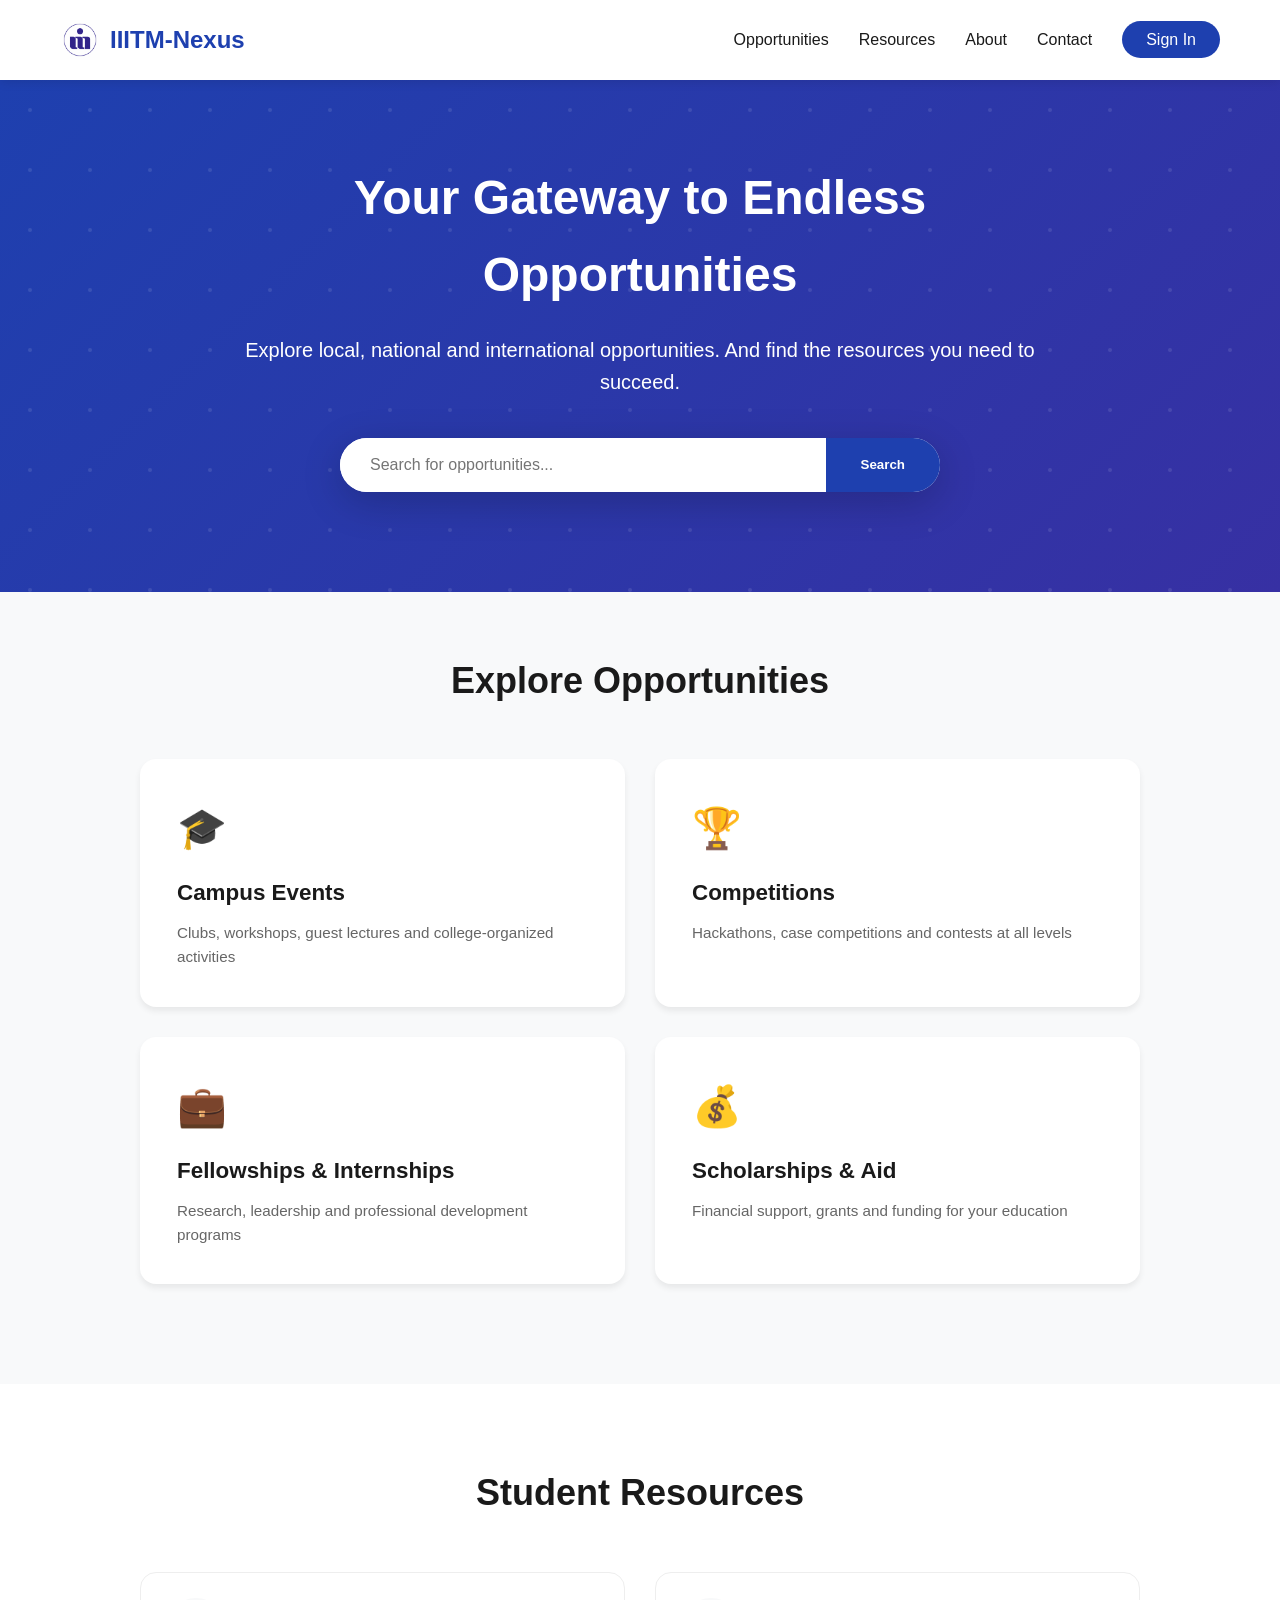
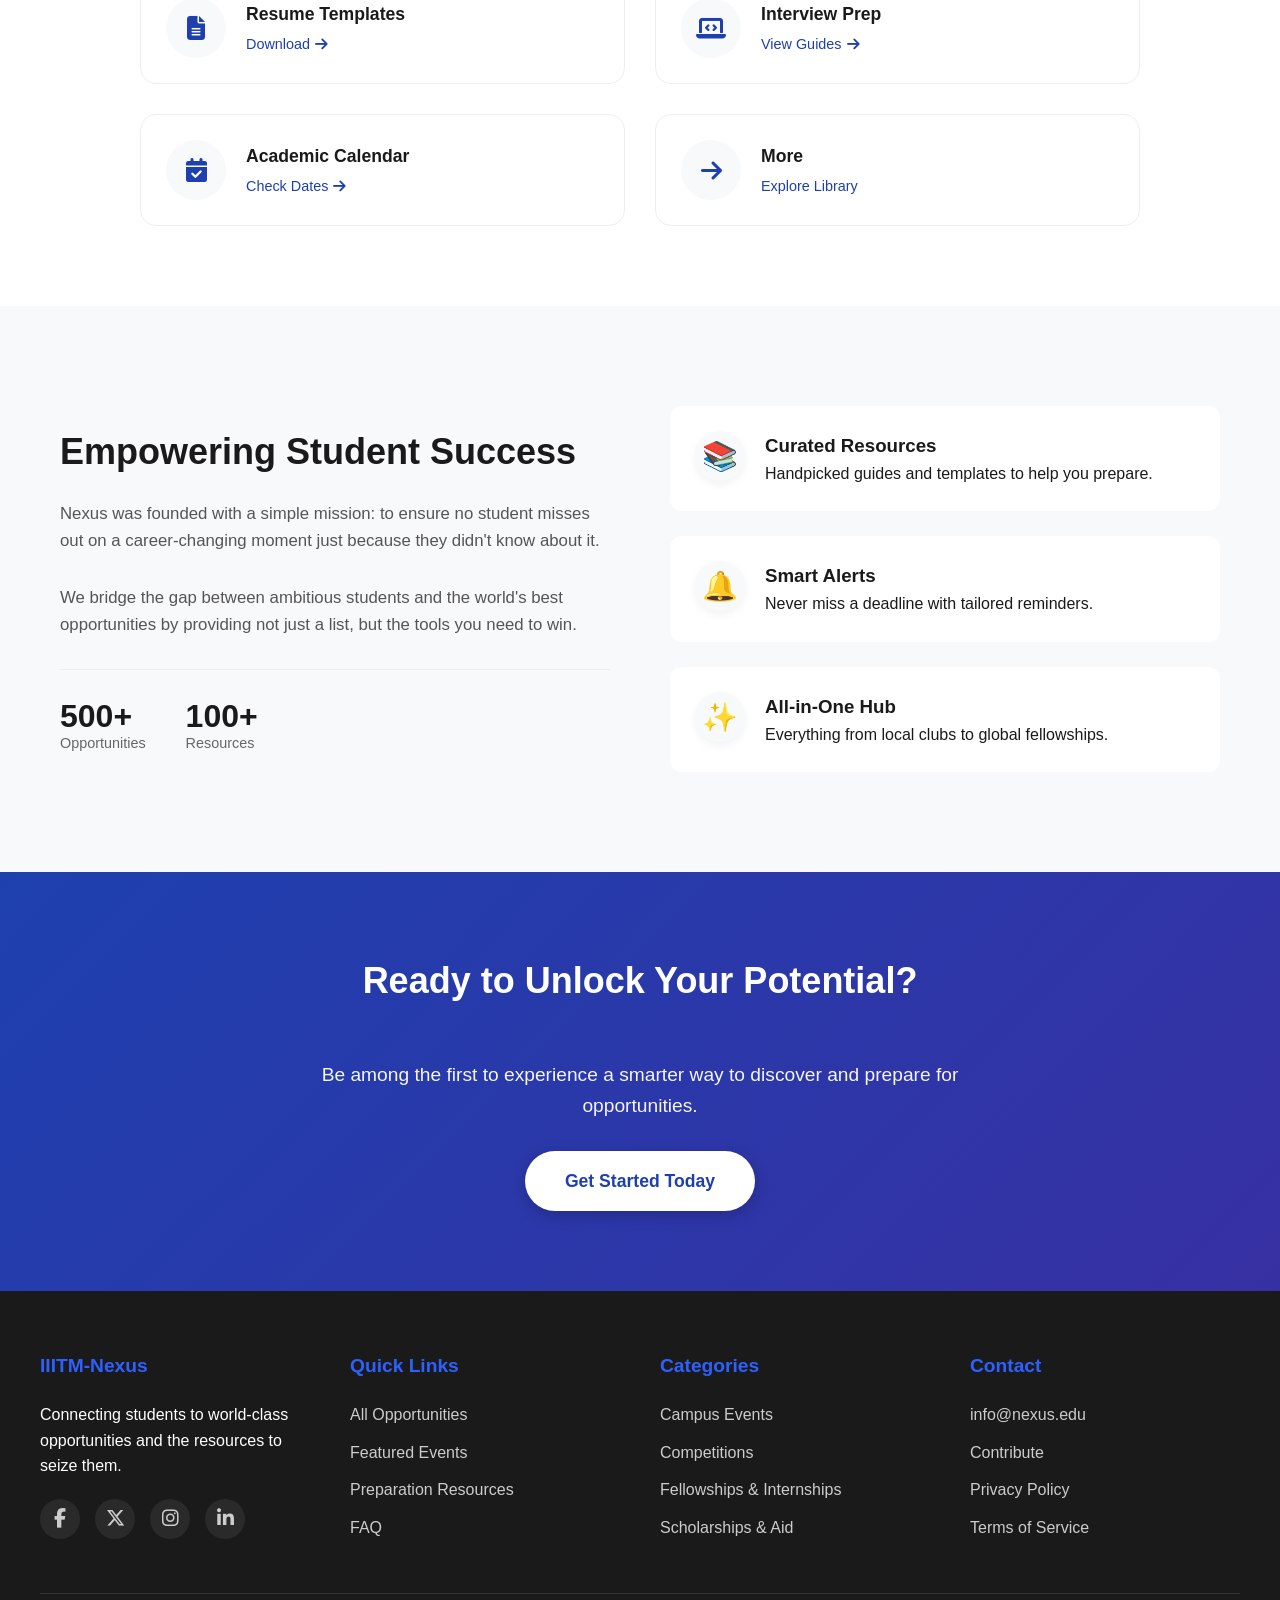
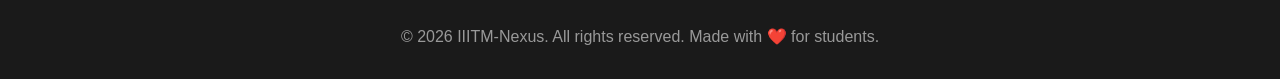
==== index.html @ 3e99e75d "Add Landing Page (HTML + CSS)" ====
<!DOCTYPE html>
<html lang="en">
<head>
    <meta charset="UTF-8">
    <meta name="viewport" content="width=device-width, initial-scale=1.0">
    <meta name="description" content="IIITM-Nexus: Your gateway to endless opportunities. Find scholarships, internships, and campus events.">
    
    <title>IIITM-Nexus</title>
    
    <link rel="icon" type="image/png" href="assets/favicon.png">
    
    <link rel="stylesheet" href="https://cdnjs.cloudflare.com/ajax/libs/font-awesome/6.5.1/css/all.min.css">
    
    <link rel="stylesheet" href="style.css">
</head>
<body>

    <header>
        <nav>
            <a href="#" class="logo">
                <img src="assets/IIITM logo.png" alt="IIITM Logo" class="logo-img">
                IIITM-Nexus
            </a>
            
            <button class="menu-toggle" aria-label="Toggle navigation">
                <span></span>
                <span></span>
                <span></span>
            </button>

            <ul class="nav-links" id="navLinks">
                <li><a href="#opportunities">Opportunities</a></li>
                <li><a href="#resources">Resources</a></li>
                <li><a href="#about">About</a></li>
                <li><a href="#contact">Contact</a></li>
                <li><a href="#get-started" class="nav-cta">Sign In</a></li>
            </ul>
        </nav>
    </header>

    <section class="hero">
        <div class="hero-content">
            <h1>Your Gateway to Endless Opportunities</h1>
            <p class="subtitle">Explore local, national and international opportunities. And find the resources you need to succeed.</p>
            <div class="search-container">
                <div class="search-box">
                    <input type="text" placeholder="Search for opportunities...">
                    <button>Search</button>
                </div>
            </div>
        </div>
    </section>

    <section class="categories" id="opportunities">
        <div class="container">
            <h2 class="section-title">Explore Opportunities</h2>
            <div class="category-grid">
                <div class="category-card">
                    <div class="category-icon">🎓</div>
                    <h3>Campus Events</h3>
                    <p>Clubs, workshops, guest lectures and college-organized activities</p>
                </div>
                <div class="category-card">
                    <div class="category-icon">🏆</div>
                    <h3>Competitions</h3>
                    <p>Hackathons, case competitions and contests at all levels</p>
                </div>
                <div class="category-card">
                    <div class="category-icon">💼</div>
                    <h3>Fellowships & Internships</h3>
                    <p>Research, leadership and professional development programs</p>
                </div>
                <div class="category-card">
                    <div class="category-icon">💰</div>
                    <h3>Scholarships & Aid</h3>
                    <p>Financial support, grants and funding for your education</p>
                </div>
            </div>
        </div>
    </section>

    <section class="resources-section" id="resources">
        <div class="container">
            <h2 class="section-title">Student Resources</h2>
            <div class="resource-grid">
                <a href="#" class="resource-card">
                    <div class="resource-icon"><i class="fas fa-file-alt"></i></div>
                    <div class="resource-info">
                        <h3>Resume Templates</h3>
                        <span>Download <i class="fas fa-arrow-right"></i></span>
                    </div>
                </a>
                
                <a href="#" class="resource-card">
                    <div class="resource-icon"><i class="fas fa-laptop-code"></i></div>
                    <div class="resource-info">
                        <h3>Interview Prep</h3>
                        <span>View Guides <i class="fas fa-arrow-right"></i></span>
                    </div>
                </a>

                <a href="#" class="resource-card">
                    <div class="resource-icon"><i class="fas fa-calendar-check"></i></div>
                    <div class="resource-info">
                        <h3>Academic Calendar</h3>
                        <span>Check Dates <i class="fas fa-arrow-right"></i></span>
                    </div>
                </a>
                <a href="#" class="resource-card view-all-card">
                    <div class="resource-icon">
                        <i class="fas fa-arrow-right"></i>
                    </div>
                    <div class="resource-info">
                        <h3>More</h3>
                        <span>Explore Library</span>
                    </div>
                </a>
            </div>
        </div>
    </section>

    <section class="about-section" id="about">
        <div class="container">
            <div class="about-wrapper">
                <div class="about-text">
                    <h2 class="section-title" style="text-align: left; margin-bottom: 20px;">Empowering Student Success</h2>
                    <p class="about-lead">
                        Nexus was founded with a simple mission: to ensure no student misses out on a career-changing moment just because they didn't know about it.
                    </p>
                    <p>
                        We bridge the gap between ambitious students and the world's best opportunities by providing not just a list, but the tools you need to win.
                    </p>
                    
                    <div class="mini-stats">
                        <div class="mini-stat">
                            <strong>500+</strong> <span>Opportunities</span>
                        </div>
                        <div class="mini-stat">
                            <strong>100+</strong> <span>Resources</span>
                        </div>
                    </div>
                </div>

                <div class="about-features-list">
                    <div class="feature-item">
                        <div class="feature-icon-small">📚</div>
                        <div class="feature-content">
                            <h3>Curated Resources</h3>
                            <p>Handpicked guides and templates to help you prepare.</p>
                        </div>
                    </div>
                    <div class="feature-item">
                        <div class="feature-icon-small">🔔</div>
                        <div class="feature-content">
                            <h3>Smart Alerts</h3>
                            <p>Never miss a deadline with tailored reminders.</p>
                        </div>
                    </div>
                    <div class="feature-item">
                        <div class="feature-icon-small">✨</div>
                        <div class="feature-content">
                            <h3>All-in-One Hub</h3>
                            <p>Everything from local clubs to global fellowships.</p>
                        </div>
                    </div>
                </div>
            </div>
        </div>
    </section>

    <section class="cta-section" id="get-started">
        <div class="container">
            <h2 class="section-title" style="color: white;">Ready to Unlock Your Potential?</h2>
            <p style="font-size: 1.2rem; max-width: 700px; margin: 0 auto; opacity: 0.95;">Be among the first to experience a smarter way to discover and prepare for opportunities.</p>
            <a href="#" class="cta-button">Get Started Today</a>
        </div>
    </section>

    <footer id="contact">
        <div class="footer-content">
            <div class="footer-section">
                <h4>IIITM-Nexus</h4>
                <p>Connecting students to world-class opportunities and the resources to seize them.</p>
                <div class="social-links">
                    <a href="#" title="Facebook"><i class="fab fa-facebook-f"></i></a>
                    <a href="#" title="X / Twitter"><i class="fab fa-x-twitter"></i></a>
                    <a href="#" title="Instagram"><i class="fab fa-instagram"></i></a>
                    <a href="#" title="LinkedIn"><i class="fab fa-linkedin-in"></i></a>
                </div>
            </div>
            
            <div class="footer-section">
                <h4>Quick Links</h4>
                <ul>
                    <li><a href="#">All Opportunities</a></li>
                    <li><a href="#">Featured Events</a></li>
                    <li><a href="#">Preparation Resources</a></li>
                    <li><a href="#">FAQ</a></li>
                </ul>
            </div>
            
            <div class="footer-section">
                <h4>Categories</h4>
                <ul>
                    <li><a href="#">Campus Events</a></li>
                    <li><a href="#">Competitions</a></li>
                    <li><a href="#">Fellowships & Internships</a></li>
                    <li><a href="#">Scholarships & Aid</a></li>
                </ul>
            </div>
            
            <div class="footer-section">
                <h4>Contact</h4>
                <ul>
                    <li><a href="mailto:info@nexus.edu">info@nexus.edu</a></li>
                    <li><a href="#">Contribute</a></li>
                    <li><a href="#">Privacy Policy</a></li>
                    <li><a href="#">Terms of Service</a></li>
                </ul>
            </div>
        </div>
        
        <div class="footer-bottom">
            <p>&copy; 2026 IIITM-Nexus. All rights reserved. Made with ❤️ for students.</p>
        </div>
    </footer>

    <script src="script.js"></script>
</body>
</html>
---- style.css ----
/* =========================================
   VARIABLES
   ========================================= */
:root {
    /* Color Palette */
    --primary: #1e40af;
    --primary-dark: #1e3a8a;
    --accent: #3730a3;
    --text-main: #1a1a1a;
    --text-light: #666666;
    --text-white: #ffffff;
    --bg-light: #f8f9fa;
    --bg-footer: #1a1a1a;

    /* Effects */
    --shadow-sm: 0 2px 10px rgba(0,0,0,0.1);
    --shadow-md: 0 4px 6px rgba(0,0,0,0.07);
    --shadow-lg: 0 10px 40px rgba(0,0,0,0.2);
    --transition: all 0.3s ease;
    --radius: 16px;
}

* {
    margin: 0;
    padding: 0;
    box-sizing: border-box;
}

html {
    scroll-behavior: smooth;
    scroll-padding-top: 100px;
}

body {
    font-family: -apple-system, BlinkMacSystemFont, 'Segoe UI', Roboto, Oxygen, Ubuntu, Cantarell, sans-serif;
    line-height: 1.6;
    color: var(--text-main);
}

/* =========================================
   HEADER & NAVIGATION
   ========================================= */
header {
    background: var(--text-white);
    box-shadow: var(--shadow-sm);
    position: sticky;
    top: 0;
    z-index: 1000;
}

nav {
    max-width: 1200px;
    margin: 0 auto;
    padding: 20px;
    display: flex;
    justify-content: space-between;
    align-items: center;
}

.logo {
    display: flex;
    align-items: center;
    gap: 10px;
    font-size: 1.5rem;
    font-weight: 700;
    color: var(--primary);
    text-decoration: none;
}

.logo-img {
    height: 40px;
    width: auto;
}

.nav-links {
    display: flex;
    gap: 30px;
    list-style: none;
    align-items: center;
}

.nav-links a {
    text-decoration: none;
    color: var(--text-main);
    font-weight: 500;
    transition: var(--transition);
}

.nav-links a:hover {
    color: var(--primary);
}

.nav-cta {
    padding: 10px 24px;
    background: var(--primary);
    color: var(--text-white) !important;
    border-radius: 25px;
    font-weight: 600;
    transition: var(--transition);
}

.nav-cta:hover {
    background: var(--primary-dark);
    transform: translateY(-2px);
}

/* Mobile Menu Toggle */
.menu-toggle {
    display: none;
    flex-direction: column;
    gap: 5px;
    cursor: pointer;
    background: none;
    border: none;
    padding: 5px;
    z-index: 1001;
}

.menu-toggle.active span:nth-child(1) { transform: rotate(45deg) translate(5px, 6px); }
.menu-toggle.active span:nth-child(2) { opacity: 0; }
.menu-toggle.active span:nth-child(3) { transform: rotate(-45deg) translate(5px, -6px); }

/* =========================================
   HERO SECTION
   ========================================= */
.hero {
    background: linear-gradient(135deg, var(--primary) 0%, var(--accent) 100%);
    color: var(--text-white);
    padding: 80px 20px 100px;
    text-align: center;
    position: relative;
    overflow: hidden;
}

.hero::before {
    content: '';
    position: absolute;
    top: 0; left: 0; right: 0; bottom: 0;
    background: url('data:image/svg+xml,<svg width="60" height="60" xmlns="http://www.w3.org/2000/svg"><circle cx="30" cy="30" r="2" fill="white" opacity="0.1"/></svg>');
    animation: float 20s linear infinite;
}

.hero-content {
    position: relative;
    z-index: 1;
    max-width: 800px;
    margin: 0 auto;
}

h1 {
    font-size: 3rem;
    font-weight: 700;
    margin-bottom: 20px;
    animation: fadeInUp 0.8s ease;
}

.subtitle {
    font-size: 1.25rem;
    margin-bottom: 40px;
    opacity: 0.95;
    animation: fadeInUp 0.8s ease 0.2s both;
}

/* Search Box */
.search-container {
    max-width: 600px;
    margin: 0 auto;
    animation: fadeInUp 0.8s ease 0.4s both;
}

.search-box {
    display: flex;
    background: var(--text-white);
    border-radius: 50px;
    overflow: hidden;
    box-shadow: var(--shadow-lg);
    transition: transform 0.3s ease;
}

.search-box:focus-within {
    transform: translateY(-2px);
    box-shadow: 0 15px 50px rgba(0,0,0,0.25);
}

.search-box input {
    flex: 1;
    padding: 18px 30px;
    border: none;
    font-size: 1rem;
    outline: none;
    color: var(--text-main);
}

.search-box button {
    padding: 18px 35px;
    background: var(--primary);
    border: none;
    color: var(--text-white);
    font-weight: 600;
    cursor: pointer;
    transition: var(--transition);
}

.search-box button:hover {
    background: var(--primary-dark);
}

/* =========================================
   LAYOUT
   ========================================= */
.container {
    max-width: 1200px;
    margin: 0 auto;
    padding: 0 20px;
}

.section-title {
    text-align: center;
    font-size: 2.25rem;
    margin-bottom: 50px;
    color: var(--text-main);
}

/* Categories Section */
.categories {
    padding: 60px 20px;
    background: var(--bg-light);
}

.category-grid {
    display: grid;
    grid-template-columns: 1fr;
    gap: 30px;
    margin-bottom: 40px;
    max-width: 1000px;
    margin-left: auto;
    margin-right: auto;
}

.category-card {
    background: var(--text-white);
    padding: 35px;
    border-radius: var(--radius);
    box-shadow: var(--shadow-md);
    transition: var(--transition);
    cursor: pointer;
    border: 2px solid transparent;
}

.category-card:hover {
    transform: translateY(-8px);
    box-shadow: 0 12px 24px rgba(0,0,0,0.15);
    border-color: var(--primary);
}

.category-icon {
    font-size: 2.5rem;
    margin-bottom: 15px;
}

.category-card h3 {
    font-size: 1.4rem;
    margin-bottom: 10px;
    color: var(--text-main);
}

.category-card p {
    color: var(--text-light);
    font-size: 0.95rem;
}

/* Resources Section */
.resources-section {
    padding: 80px 20px;
    background: var(--text-white);
}

.resource-grid {
    display: grid;
    grid-template-columns: 1fr;
    gap: 30px;
    max-width: 1000px;
    margin: 0 auto;
}

.resource-card {
    display: flex;
    align-items: center;
    gap: 20px;
    padding: 25px;
    border: 1px solid #eee;
    border-radius: var(--radius);
    text-decoration: none;
    color: var(--text-main);
    transition: var(--transition);
    background: #fff;
}

.resource-card:hover {
    border-color: var(--primary);
    transform: translateY(-5px);
    box-shadow: var(--shadow-md);
}

.resource-icon {
    width: 60px;
    height: 60px;
    background: var(--bg-light);
    border-radius: 50%;
    display: flex;
    align-items: center;
    justify-content: center;
    font-size: 1.5rem;
    color: var(--primary);
    flex-shrink: 0;
}

.resource-info h3 {
    font-size: 1.1rem;
    margin-bottom: 5px;
}

.resource-info span {
    font-size: 0.9rem;
    color: var(--primary);
    font-weight: 500;
    display: flex;
    align-items: center;
    gap: 5px;
}

.resource-card:hover .resource-info span i {
    transform: translateX(5px);
    transition: transform 0.3s ease;
}

/* About Section */
.about-section {
    padding: 100px 20px;
    background: var(--bg-light);
}

.about-wrapper {
    display: grid;
    grid-template-columns: 1fr 1fr;
    gap: 60px;
    align-items: center;
}

.about-lead {
    font-size: 1.2rem;
    color: var(--primary);
    font-weight: 500;
    margin-bottom: 20px;
    line-height: 1.6;
}

.about-text p {
    color: #555;
    margin-bottom: 30px;
    font-size: 1.05rem;
}

.mini-stats {
    display: flex;
    gap: 40px;
    margin-top: 30px;
    padding-top: 30px;
    border-top: 1px solid #eee;
}

.mini-stat strong {
    display: block;
    font-size: 2rem;
    color: var(--text-main);
    line-height: 1;
}

.mini-stat span {
    display: block;
    font-size: 0.9rem;
    color: var(--text-light);
}

.about-features-list {
    display: flex;
    flex-direction: column;
    gap: 25px;
}

.feature-item {
    display: flex;
    align-items: flex-start;
    gap: 20px;
    background: var(--text-white);
    padding: 25px;
    border-radius: 12px;
    transition: var(--transition);
}

.feature-item:hover {
    transform: translateX(10px);
    box-shadow: var(--shadow-md);
}

.feature-icon-small {
    font-size: 1.8rem;
    background: var(--bg-light);
    width: 50px;
    height: 50px;
    display: flex;
    align-items: center;
    justify-content: center;
    border-radius: 50%;
    box-shadow: 0 4px 10px rgba(0,0,0,0.05);
    flex-shrink: 0;
}

/* CTA Section */
.cta-section {
    background: linear-gradient(135deg, var(--primary) 0%, var(--accent) 100%);
    color: var(--text-white);
    padding: 80px 20px;
    text-align: center;
}

.cta-button {
    display: inline-block;
    padding: 16px 40px;
    background: var(--text-white);
    color: var(--primary);
    text-decoration: none;
    border-radius: 50px;
    font-weight: 600;
    font-size: 1.1rem;
    margin-top: 30px;
    transition: var(--transition);
    box-shadow: 0 4px 15px rgba(0,0,0,0.2);
}

.cta-button:hover {
    transform: translateY(-3px);
    box-shadow: 0 8px 25px rgba(0,0,0,0.3);
}

/* =========================================
   FOOTER
   ========================================= */
footer {
    background: var(--bg-footer);
    color: var(--text-white);
    padding: 60px 20px 30px;
}

.footer-content {
    max-width: 1200px;
    margin: 0 auto;
    display: grid;
    grid-template-columns: 1fr;
    gap: 40px;
    margin-bottom: 40px;
    text-align: center;
}

.footer-section h4 {
    font-size: 1.2rem;
    margin-bottom: 20px;
    color: var(--primary);
    filter: brightness(1.5);
}

.footer-section ul {
    list-style: none;
}

.footer-section ul li {
    margin-bottom: 12px;
}

.footer-section a {
    color: #ccc;
    text-decoration: none;
    transition: var(--transition);
}

.footer-section a:hover {
    color: var(--primary);
    filter: brightness(1.5);
}

.social-links {
    display: flex;
    gap: 15px;
    margin-top: 20px;
    justify-content: center;
}

.social-links a {
    width: 40px;
    height: 40px;
    background: #2a2a2a;
    border-radius: 50%;
    display: flex;
    align-items: center;
    justify-content: center;
    font-size: 1.2rem;
    transition: var(--transition);
}

.social-links a:hover {
    background: var(--primary);
    transform: translateY(-3px);
    color: white;
}

.footer-bottom {
    max-width: 1200px;
    margin: 0 auto;
    padding-top: 30px;
    border-top: 1px solid #333;
    text-align: center;
    color: #999;
}

/* =========================================
   ANIMATIONS
   ========================================= */
@keyframes float {
    0% { transform: translateY(0); }
    100% { transform: translateY(-60px); }
}

@keyframes fadeInUp {
    from { opacity: 0; transform: translateY(30px); }
    to { opacity: 1; transform: translateY(0); }
}

/* =========================================
   MEDIA QUERIES
   ========================================= */

@media (min-width: 768px) {
    .category-grid {
        grid-template-columns: repeat(2, 1fr);
    }
}

@media (min-width: 768px) {
    .resource-grid {
        grid-template-columns: repeat(2, 1fr);
    }
    .footer-content {
        grid-template-columns: repeat(2, 1fr);
        text-align: left;
    }
    .social-links {
        justify-content: flex-start;
    }
}

@media (min-width: 1024px) {
    .footer-content {
        grid-template-columns: repeat(4, 1fr);
    }
}

@media (max-width: 768px) {
    .menu-toggle {
        display: flex;
    }

    .nav-links {
        display: none;
        position: absolute;
        top: 70px;
        left: 0;
        right: 0;
        background: var(--text-white);
        flex-direction: column;
        padding: 20px;
        box-shadow: 0 4px 10px rgba(0,0,0,0.1);
        text-align: center;
    }

    .nav-links.active {
        display: flex;
    }

    h1 { font-size: 2rem; }
    .subtitle { font-size: 1.1rem; }
    .section-title { font-size: 1.75rem; }

    .about-wrapper {
        grid-template-columns: 1fr;
        gap: 40px;
    }

    .about-text, .section-title {
        text-align: center !important;
    }

    .mini-stats {
        justify-content: center;
    }
}

@media (max-width: 480px) {
    .search-box {
        flex-direction: column;
        border-radius: 16px;
    }

    .search-box button {
        width: 100%;
        border-radius: 0 0 16px 16px;
    }
}
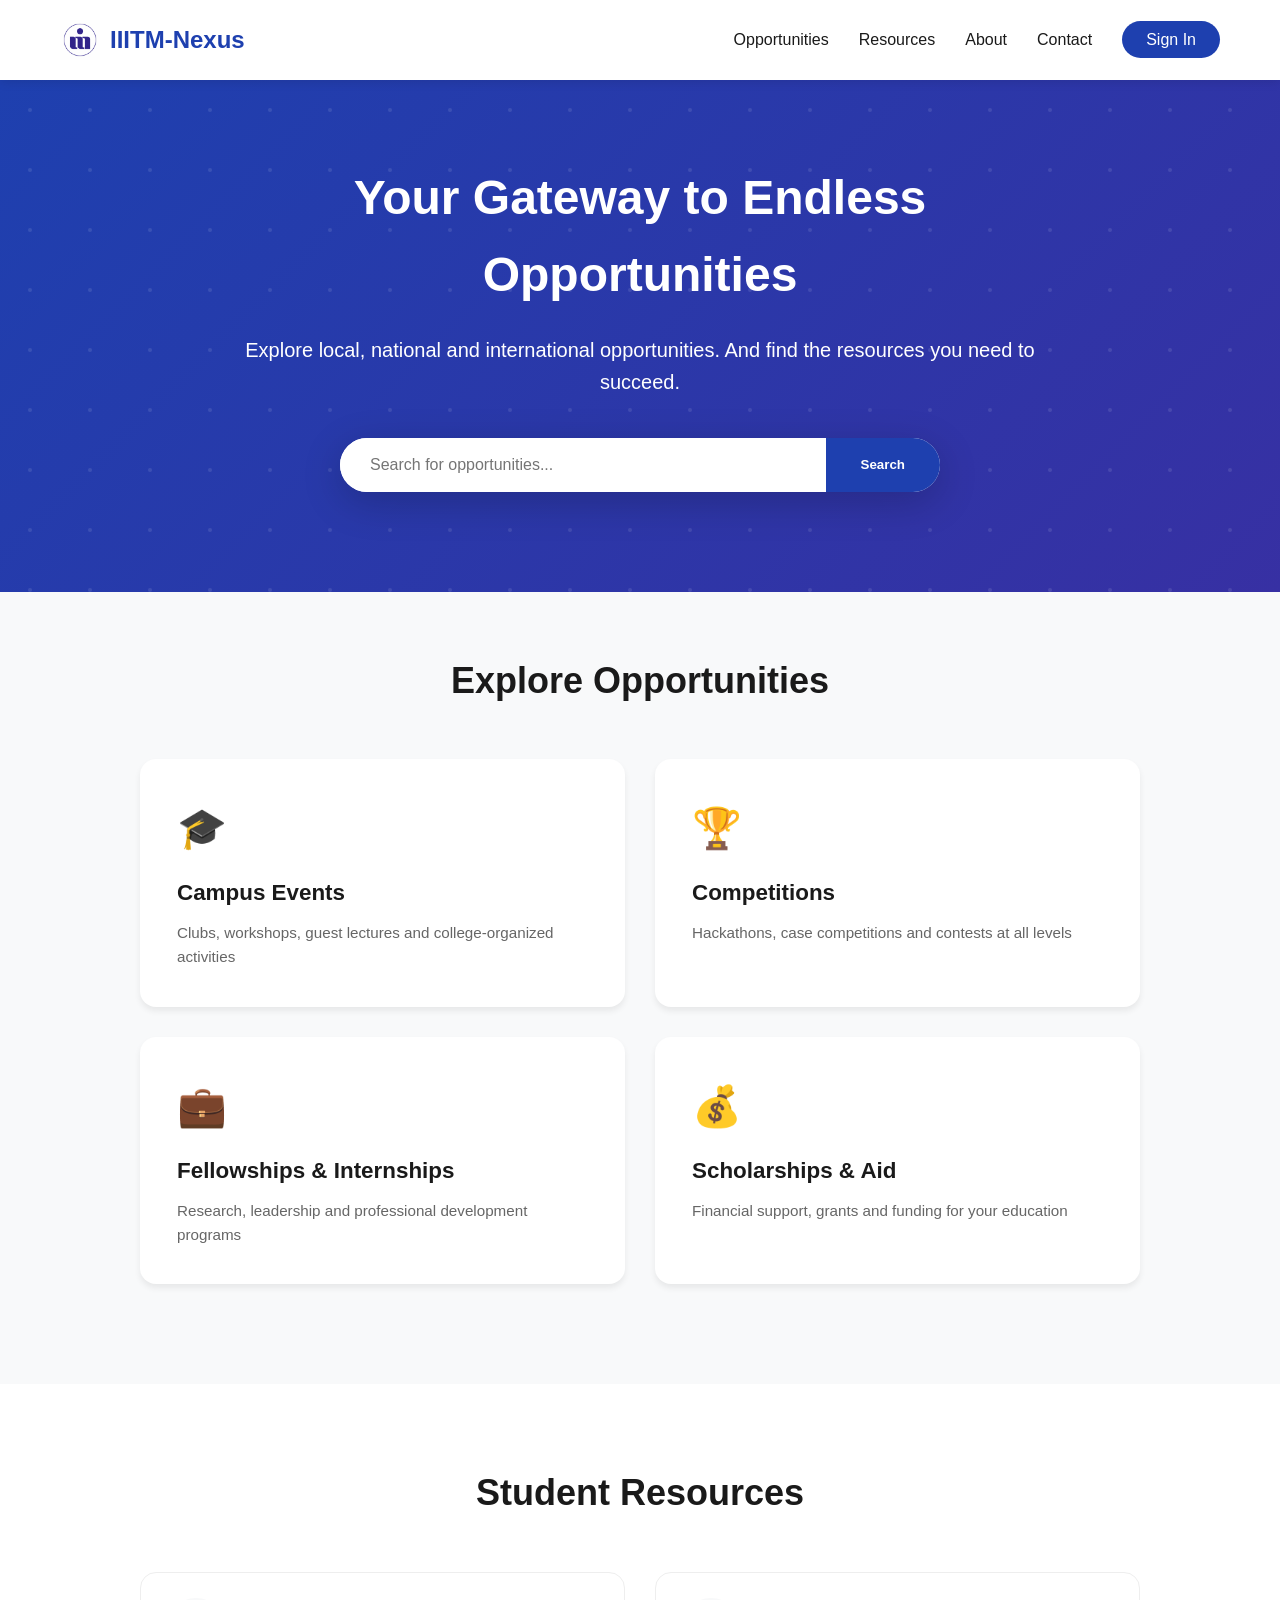
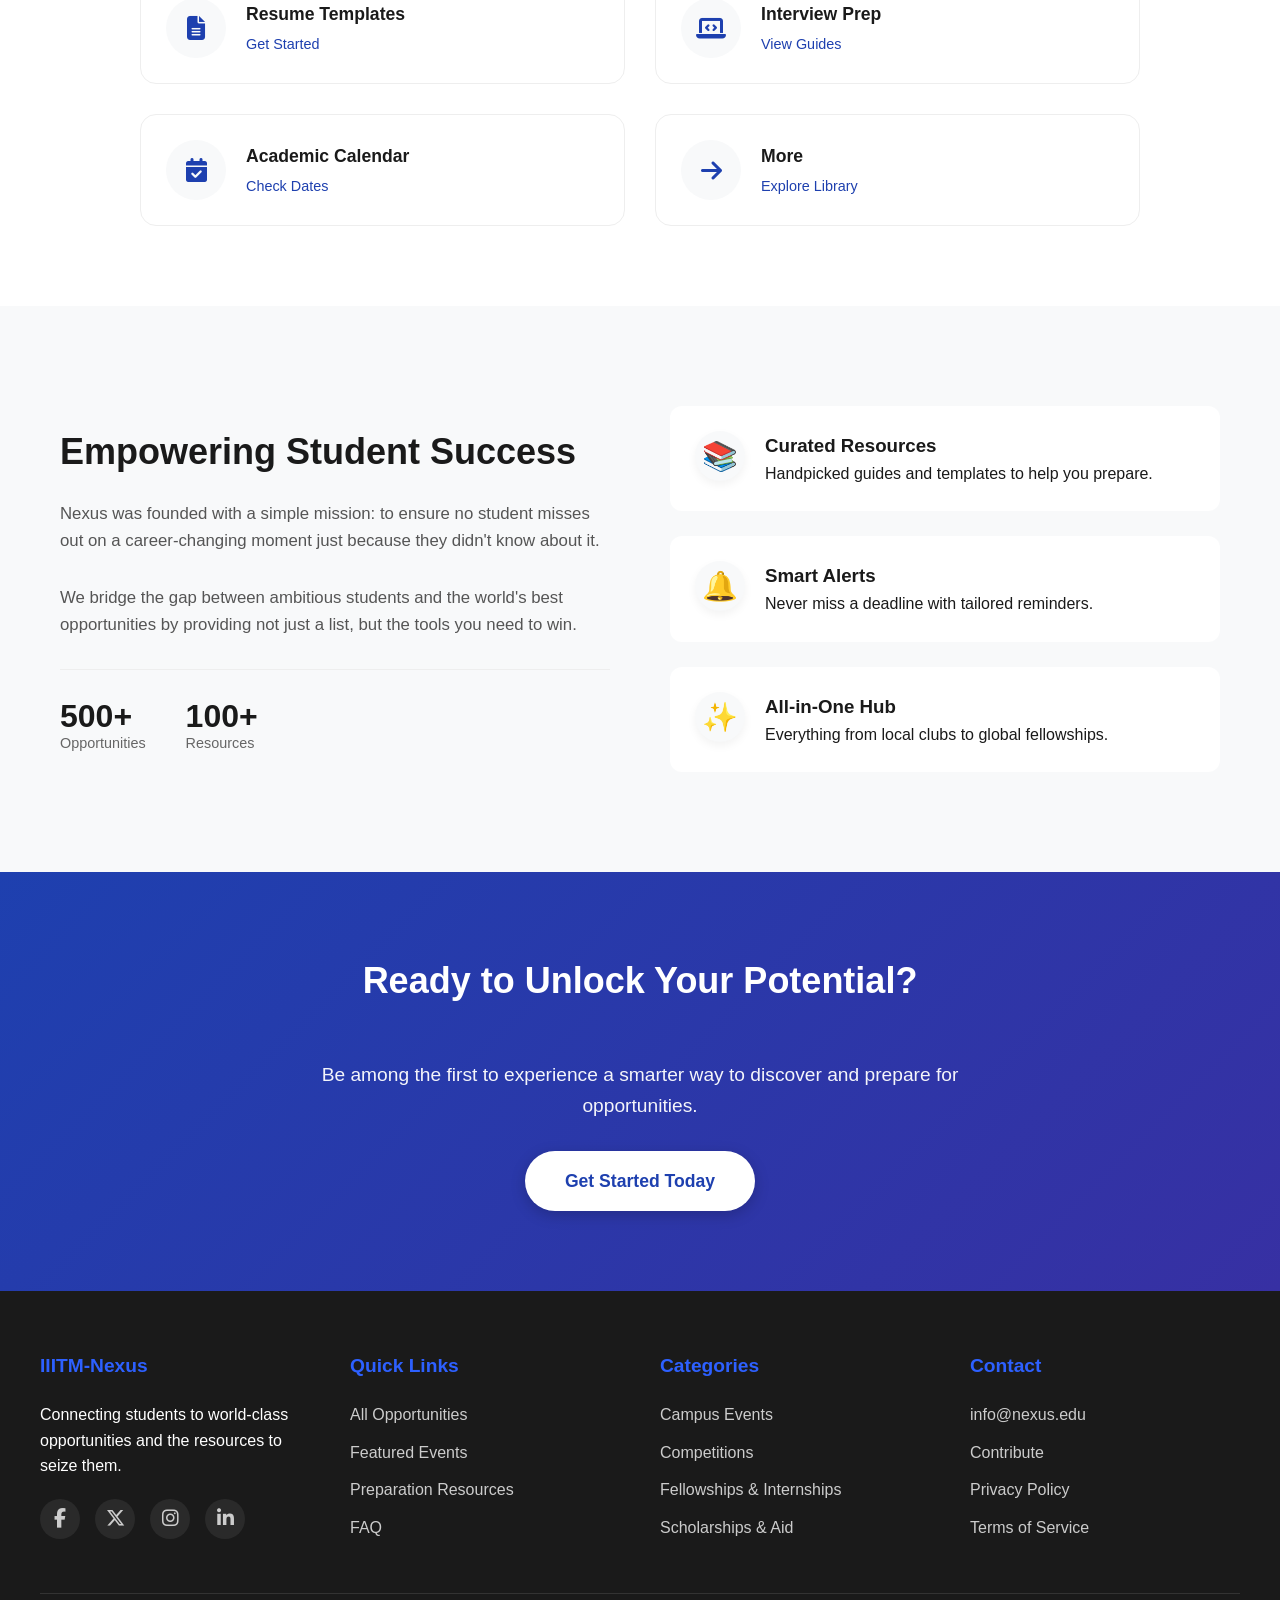
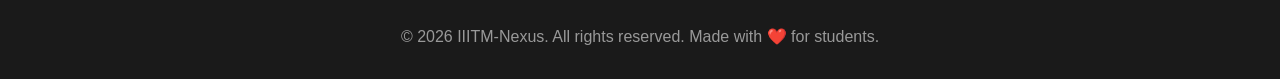
==== commit 2a8e933a: "Remove arrows from resources." ====
--- a/index.html
+++ b/index.html
@@ -87,7 +87,7 @@
                     <div class="resource-icon"><i class="fas fa-file-alt"></i></div>
                     <div class="resource-info">
                         <h3>Resume Templates</h3>
-                        <span>Download <i class="fas fa-arrow-right"></i></span>
+                        <span>Get Started</span>
                     </div>
                 </a>
                 
@@ -95,7 +95,7 @@
                     <div class="resource-icon"><i class="fas fa-laptop-code"></i></div>
                     <div class="resource-info">
                         <h3>Interview Prep</h3>
-                        <span>View Guides <i class="fas fa-arrow-right"></i></span>
+                        <span>View Guides</span>
                     </div>
                 </a>
 
@@ -103,7 +103,7 @@
                     <div class="resource-icon"><i class="fas fa-calendar-check"></i></div>
                     <div class="resource-info">
                         <h3>Academic Calendar</h3>
-                        <span>Check Dates <i class="fas fa-arrow-right"></i></span>
+                        <span>Check Dates</span>
                     </div>
                 </a>
                 <a href="#" class="resource-card view-all-card">
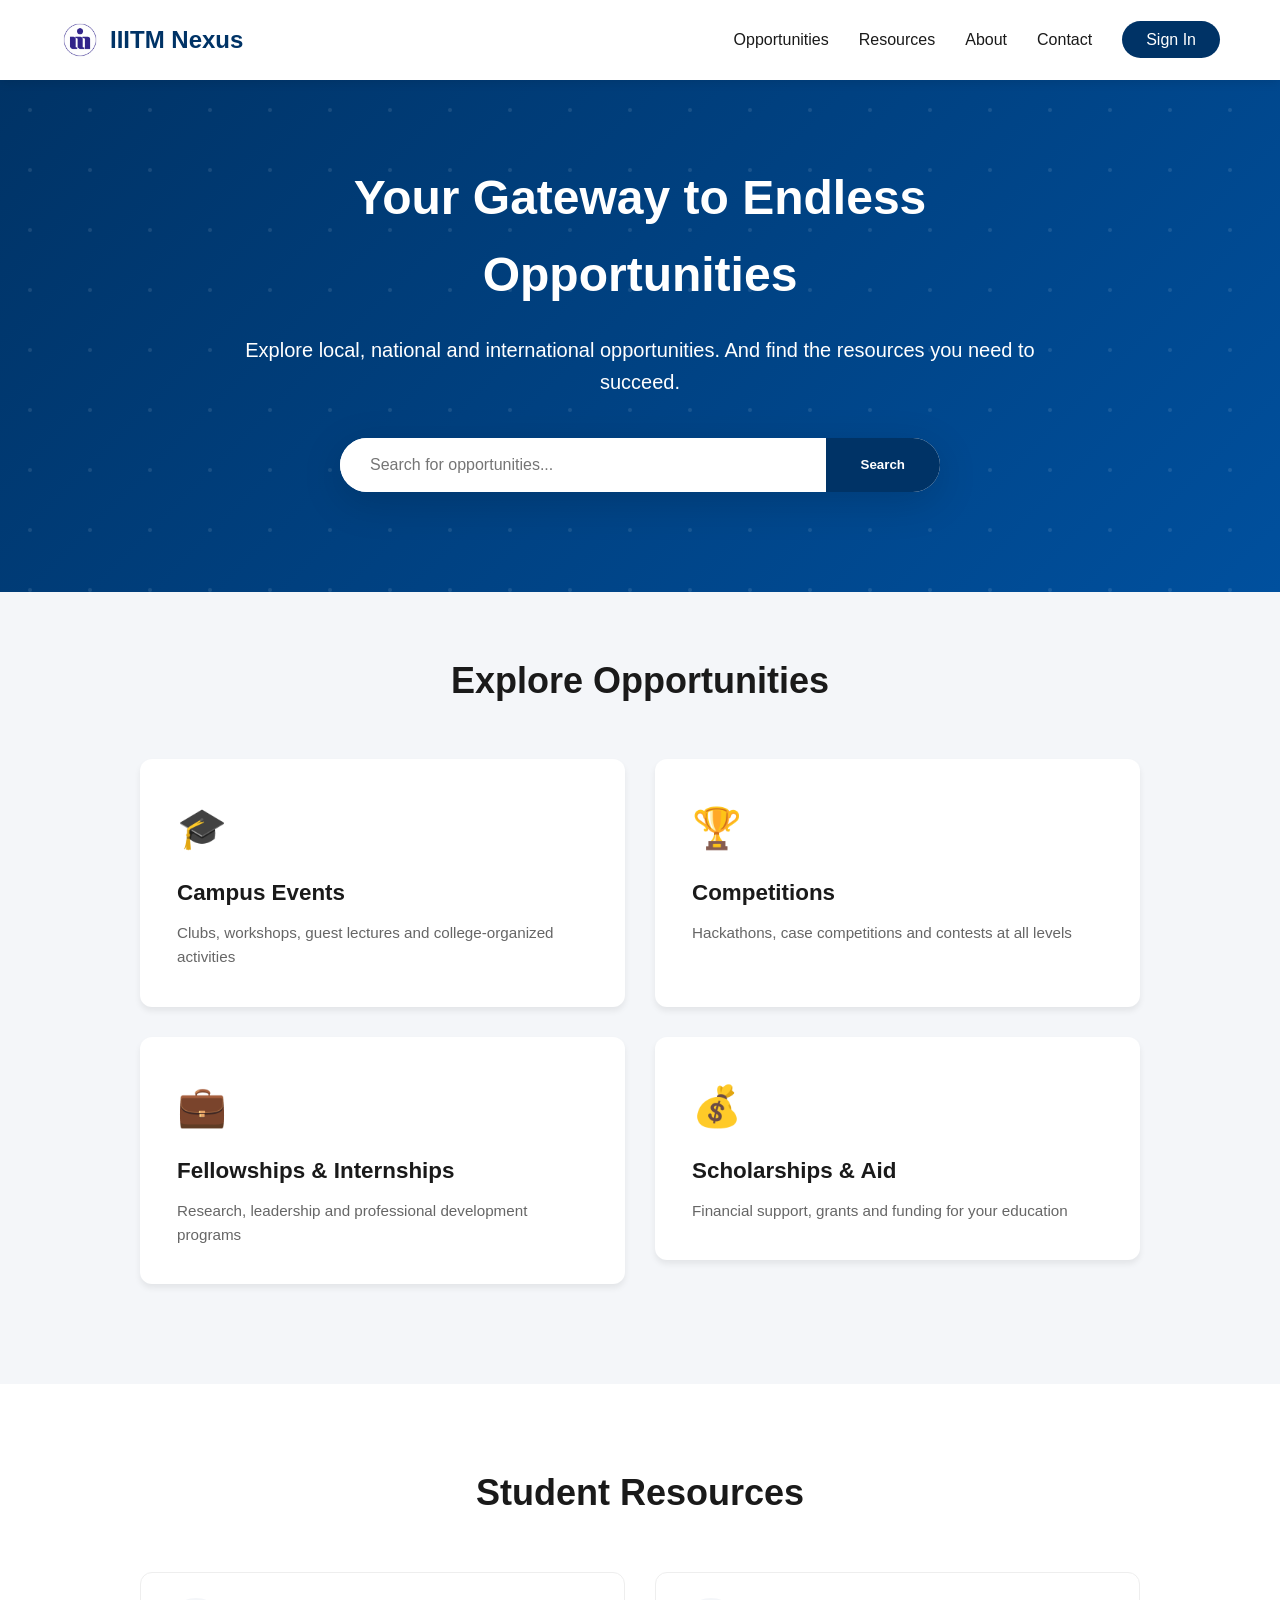
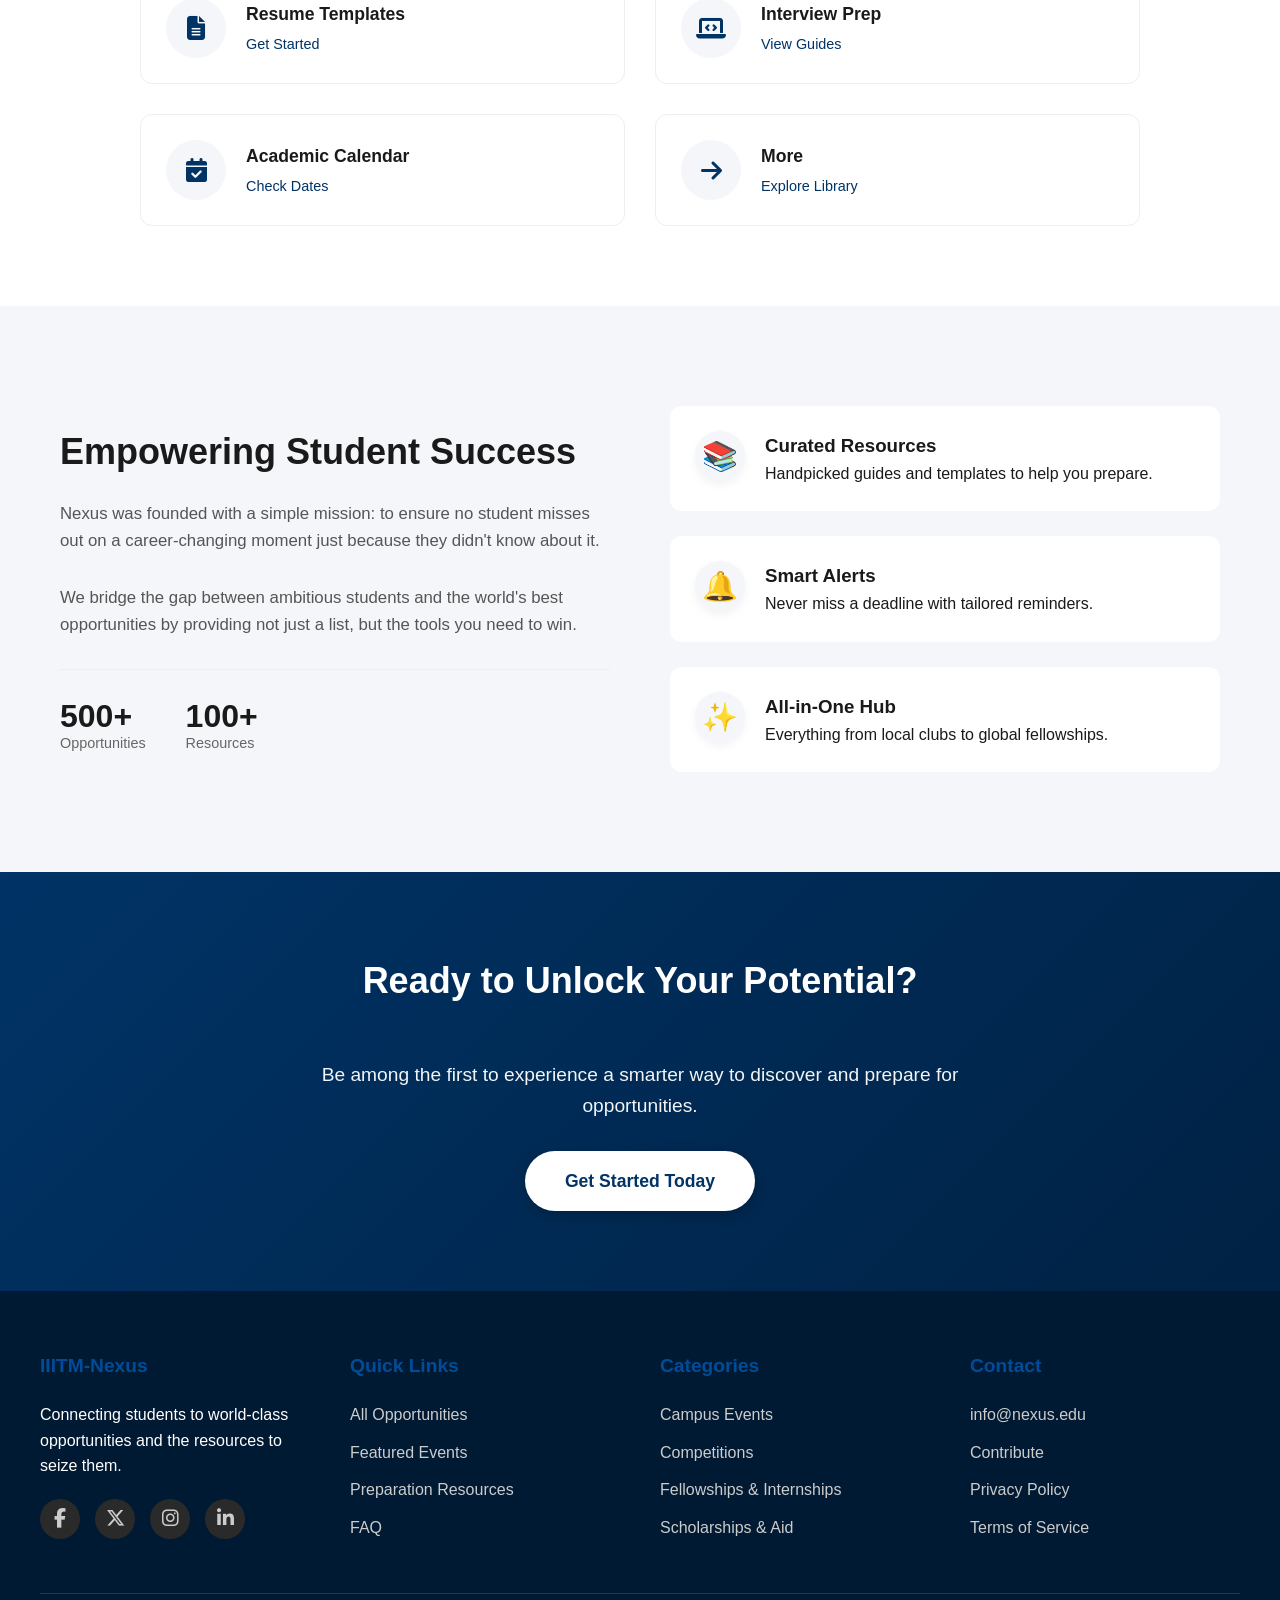
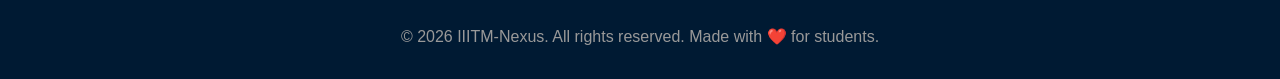
==== commit 4b164325: "Added the aid page" ====
--- a/index.html
+++ b/index.html
@@ -5,7 +5,7 @@
     <meta name="viewport" content="width=device-width, initial-scale=1.0">
     <meta name="description" content="IIITM-Nexus: Your gateway to endless opportunities. Find scholarships, internships, and campus events.">
     
-    <title>IIITM-Nexus</title>
+    <title>IIITM Nexus</title>
     
     <link rel="icon" type="image/png" href="assets/favicon.png">
     
@@ -19,7 +19,7 @@
         <nav>
             <a href="#" class="logo">
                 <img src="assets/IIITM logo.png" alt="IIITM Logo" class="logo-img">
-                IIITM-Nexus
+                IIITM Nexus
             </a>
             
             <button class="menu-toggle" aria-label="Toggle navigation">
@@ -70,11 +70,13 @@
                     <h3>Fellowships & Internships</h3>
                     <p>Research, leadership and professional development programs</p>
                 </div>
-                <div class="category-card">
-                    <div class="category-icon">💰</div>
-                    <h3>Scholarships & Aid</h3>
-                    <p>Financial support, grants and funding for your education</p>
-                </div>
+                <a href="pages\scholarship-and-aid\index.html" style="text-decoration: none; color: inherit;">
+                    <div class="category-card">
+                        <div class="category-icon">💰</div>
+                        <h3>Scholarships & Aid</h3>
+                        <p>Financial support, grants and funding for your education</p>
+                    </div>
+                </a>
             </div>
         </div>
     </section>
--- a/style.css
+++ b/style.css
@@ -2,22 +2,23 @@
    VARIABLES
    ========================================= */
 :root {
-    /* Color Palette */
-    --primary: #1e40af;
-    --primary-dark: #1e3a8a;
-    --accent: #3730a3;
+    --primary: #003366;       
+    --primary-dark: #002244;      
+    --gradient-blue: #00509E; 
+
+    /* Text & Backgrounds */
     --text-main: #1a1a1a;
     --text-light: #666666;
     --text-white: #ffffff;
-    --bg-light: #f8f9fa;
-    --bg-footer: #1a1a1a;
+    --bg-light: #f4f6f9;
+    --bg-footer: #001a33;
 
     /* Effects */
     --shadow-sm: 0 2px 10px rgba(0,0,0,0.1);
     --shadow-md: 0 4px 6px rgba(0,0,0,0.07);
-    --shadow-lg: 0 10px 40px rgba(0,0,0,0.2);
+    --shadow-lg: 0 10px 40px rgba(0,0,0,0.15);
     --transition: all 0.3s ease;
-    --radius: 16px;
+    --radius: 12px;
 }
 
 * {
@@ -124,7 +125,7 @@
    HERO SECTION
    ========================================= */
 .hero {
-    background: linear-gradient(135deg, var(--primary) 0%, var(--accent) 100%);
+    background: linear-gradient(135deg, var(--primary) 0%, var(--gradient-blue) 100%);
     color: var(--text-white);
     padding: 80px 20px 100px;
     text-align: center;
@@ -418,7 +419,7 @@
 
 /* CTA Section */
 .cta-section {
-    background: linear-gradient(135deg, var(--primary) 0%, var(--accent) 100%);
+    background: linear-gradient(135deg, var(--primary) 0%, var(--primary-dark) 100%);
     color: var(--text-white);
     padding: 80px 20px;
     text-align: center;
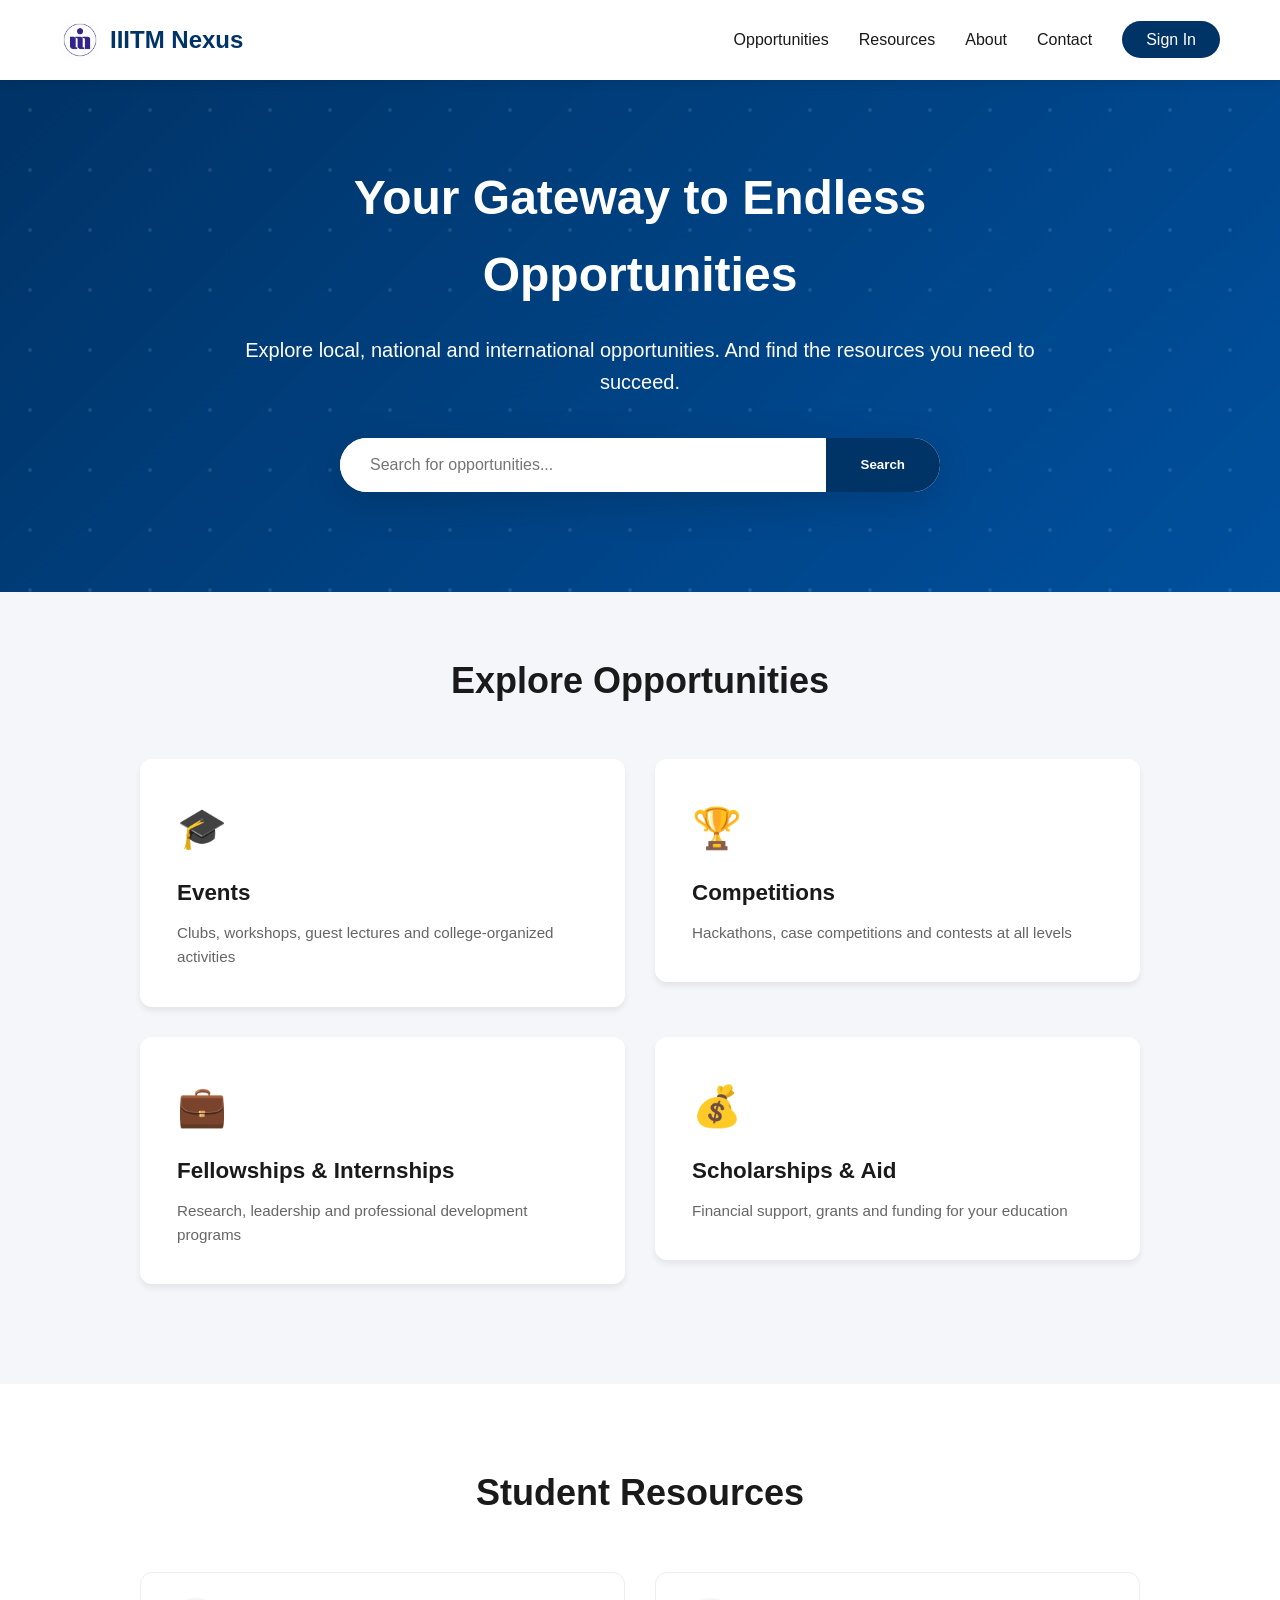
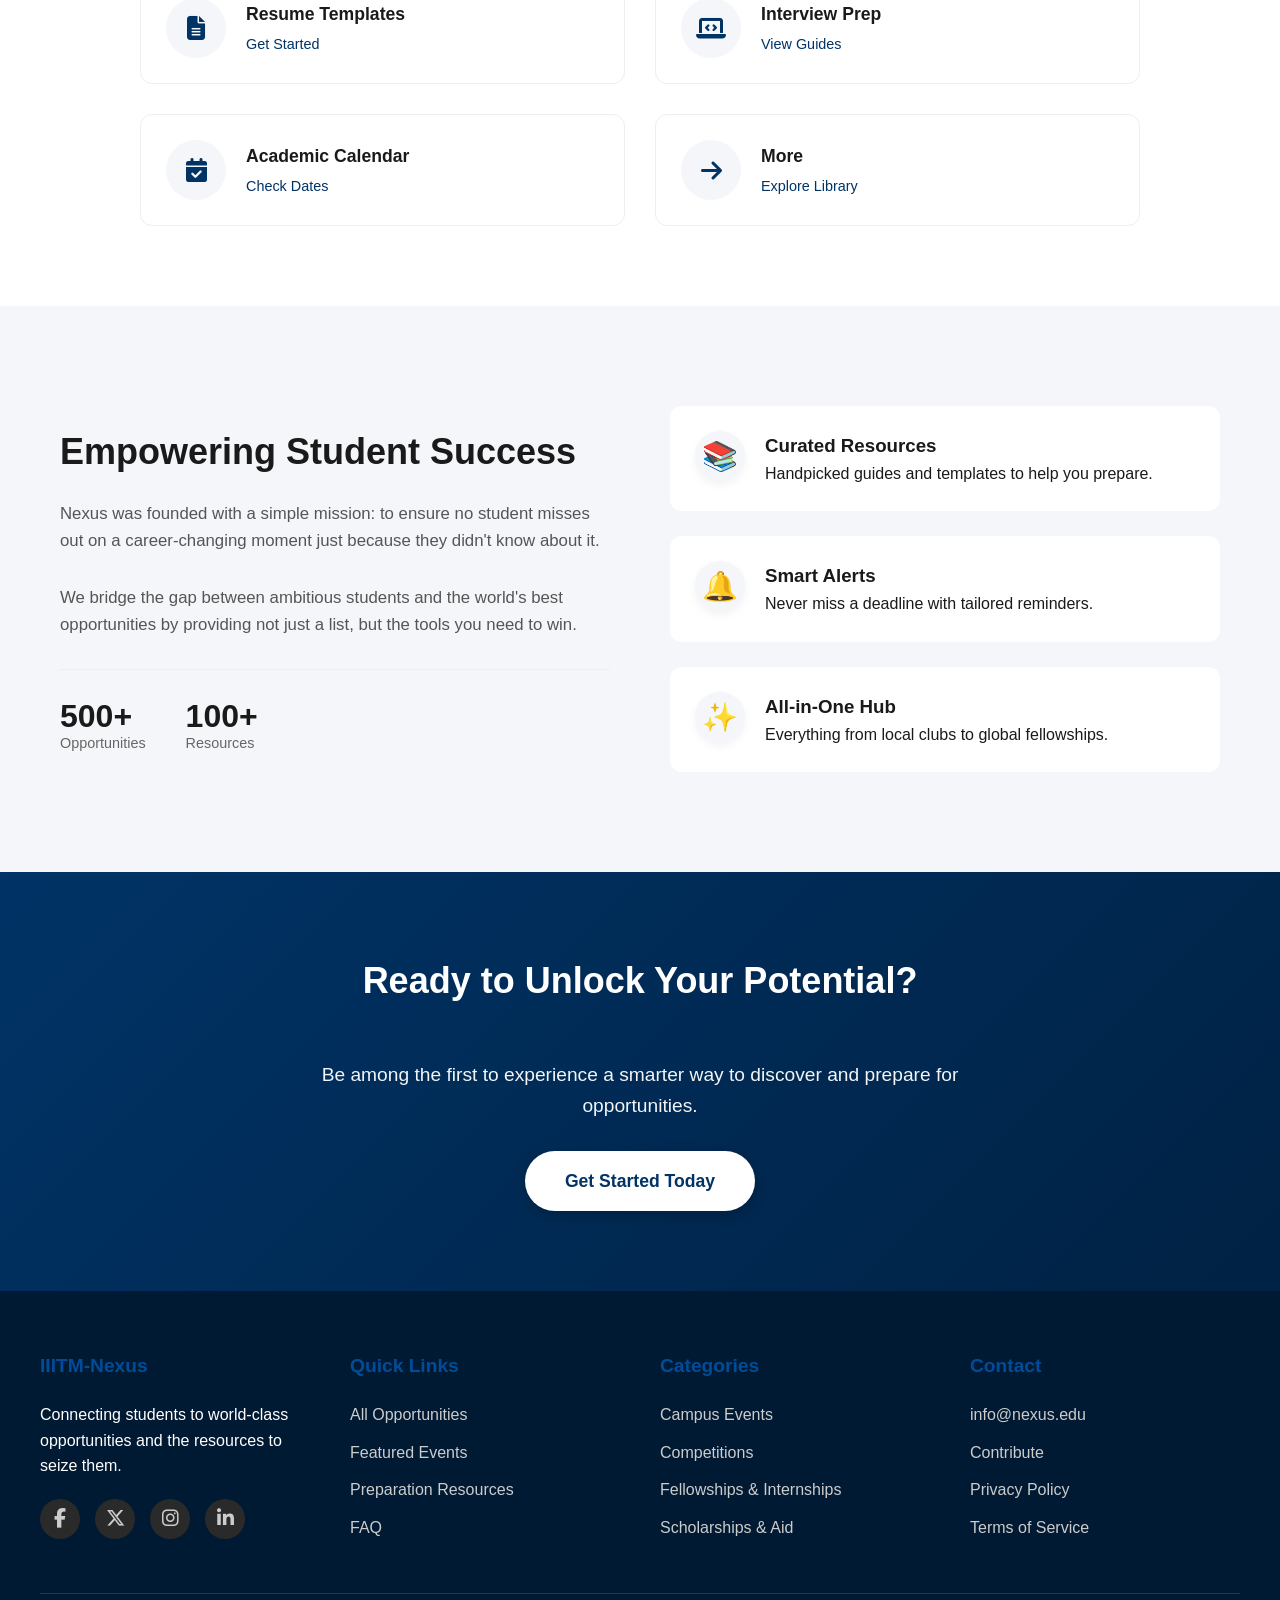
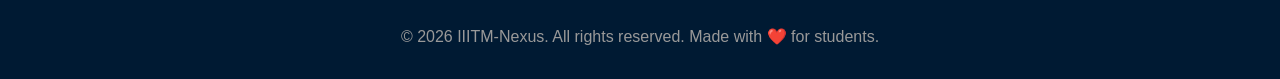
==== commit e099a58a: "Added the competition and event pages" ====
--- a/index.html
+++ b/index.html
@@ -55,16 +55,20 @@
         <div class="container">
             <h2 class="section-title">Explore Opportunities</h2>
             <div class="category-grid">
-                <div class="category-card">
-                    <div class="category-icon">🎓</div>
-                    <h3>Campus Events</h3>
-                    <p>Clubs, workshops, guest lectures and college-organized activities</p>
-                </div>
-                <div class="category-card">
-                    <div class="category-icon">🏆</div>
-                    <h3>Competitions</h3>
-                    <p>Hackathons, case competitions and contests at all levels</p>
-                </div>
+                <a href="pages\Events\index.html" style="text-decoration: none; color: inherit;">
+                    <div class="category-card">
+                        <div class="category-icon">🎓</div>
+                        <h3>Events</h3>
+                        <p>Clubs, workshops, guest lectures and college-organized activities</p>
+                    </div>
+                </a>
+                <a href="pages\Competition\index.html" style="text-decoration: none; color: inherit;">
+                    <div class="category-card">
+                        <div class="category-icon">🏆</div>
+                        <h3>Competitions</h3>
+                        <p>Hackathons, case competitions and contests at all levels</p>
+                    </div>
+                </a>
                 <div class="category-card">
                     <div class="category-icon">💼</div>
                     <h3>Fellowships & Internships</h3>
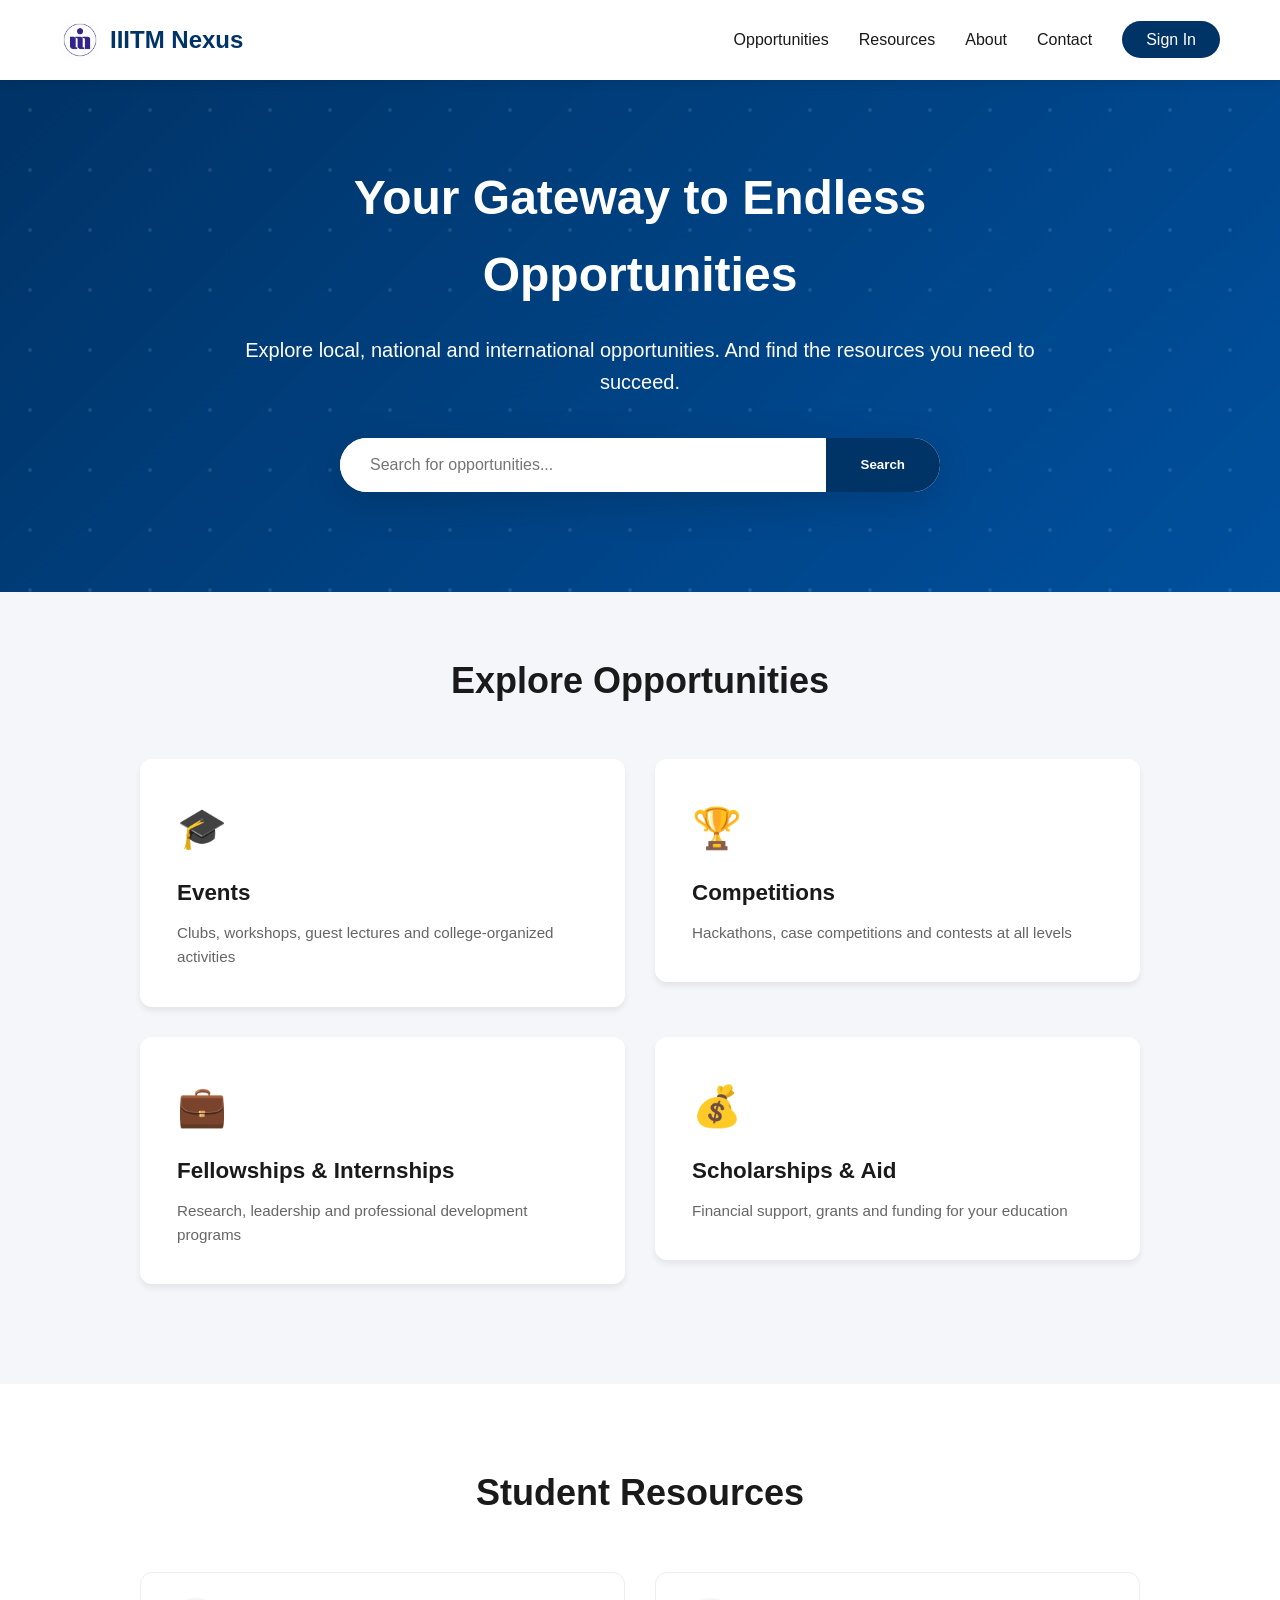
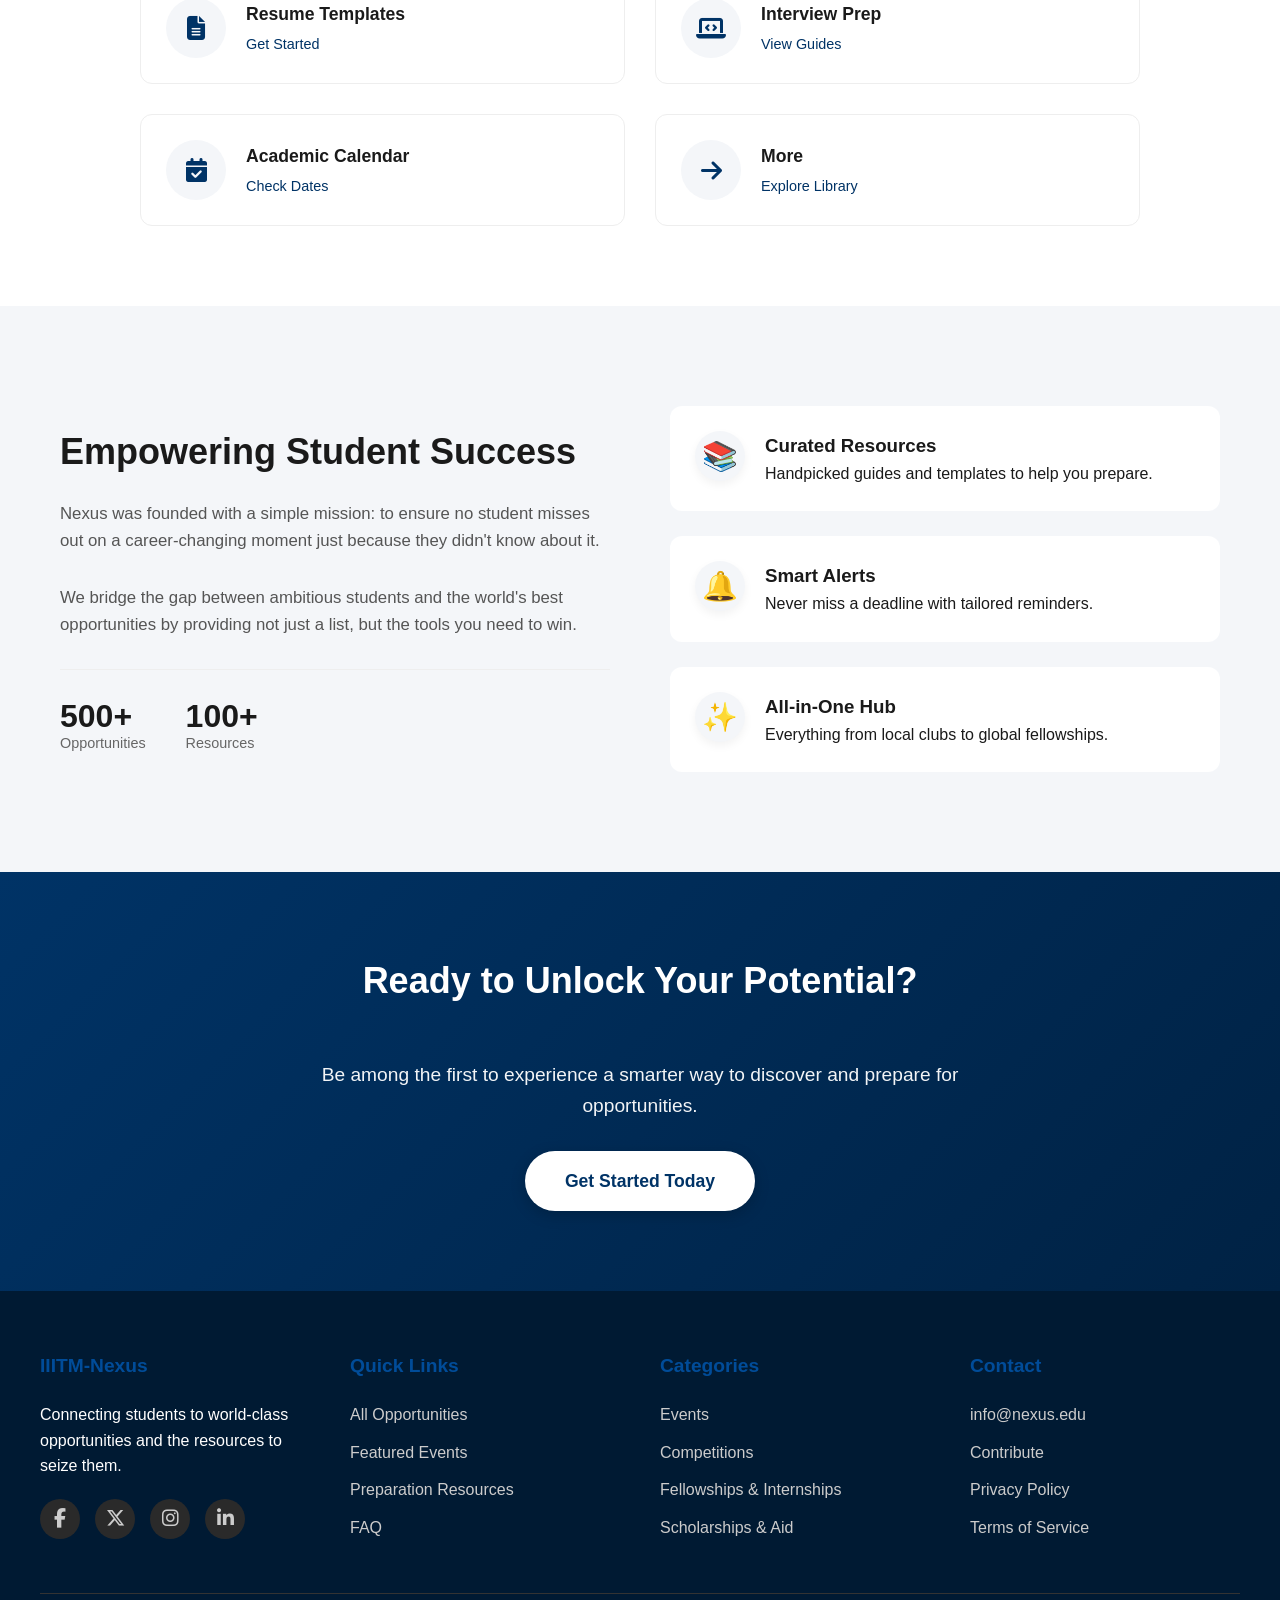
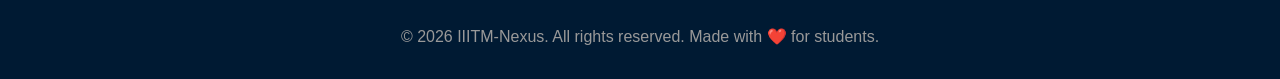
==== commit 188f544d: "Added fellowship page" ====
--- a/index.html
+++ b/index.html
@@ -55,25 +55,27 @@
         <div class="container">
             <h2 class="section-title">Explore Opportunities</h2>
             <div class="category-grid">
-                <a href="pages\Events\index.html" style="text-decoration: none; color: inherit;">
+                <a href="pages\events\index.html" style="text-decoration: none; color: inherit;">
                     <div class="category-card">
                         <div class="category-icon">🎓</div>
                         <h3>Events</h3>
                         <p>Clubs, workshops, guest lectures and college-organized activities</p>
                     </div>
                 </a>
-                <a href="pages\Competition\index.html" style="text-decoration: none; color: inherit;">
+                <a href="pages\competition\index.html" style="text-decoration: none; color: inherit;">
                     <div class="category-card">
                         <div class="category-icon">🏆</div>
                         <h3>Competitions</h3>
                         <p>Hackathons, case competitions and contests at all levels</p>
                     </div>
                 </a>
-                <div class="category-card">
-                    <div class="category-icon">💼</div>
-                    <h3>Fellowships & Internships</h3>
-                    <p>Research, leadership and professional development programs</p>
-                </div>
+                <a href="pages\fellowships\index.html" style="text-decoration: none; color: inherit;">
+                    <div class="category-card">
+                        <div class="category-icon">💼</div>
+                        <h3>Fellowships & Internships</h3>
+                        <p>Research, leadership and professional development programs</p>
+                    </div>
+                </a>
                 <a href="pages\scholarship-and-aid\index.html" style="text-decoration: none; color: inherit;">
                     <div class="category-card">
                         <div class="category-icon">💰</div>
@@ -208,7 +210,7 @@
             <div class="footer-section">
                 <h4>Categories</h4>
                 <ul>
-                    <li><a href="#">Campus Events</a></li>
+                    <li><a href="#">Events</a></li>
                     <li><a href="#">Competitions</a></li>
                     <li><a href="#">Fellowships & Internships</a></li>
                     <li><a href="#">Scholarships & Aid</a></li>
